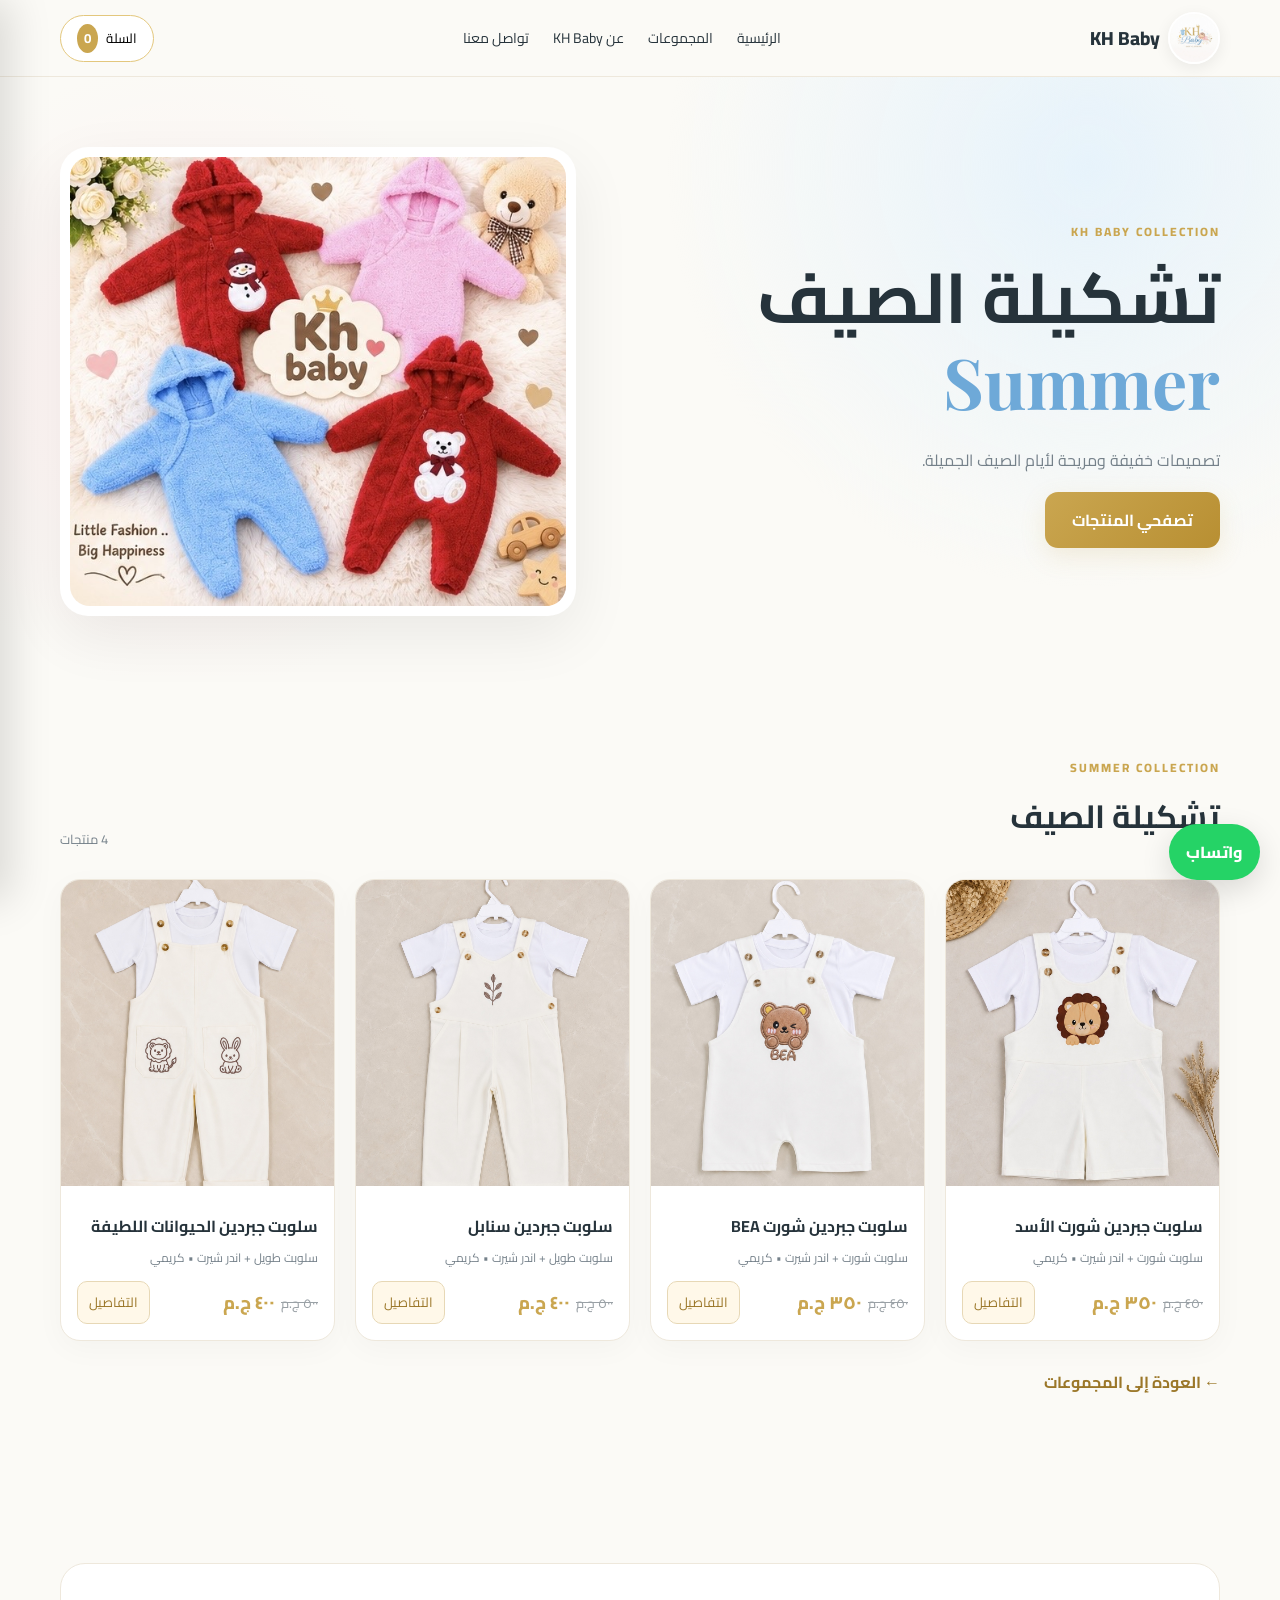
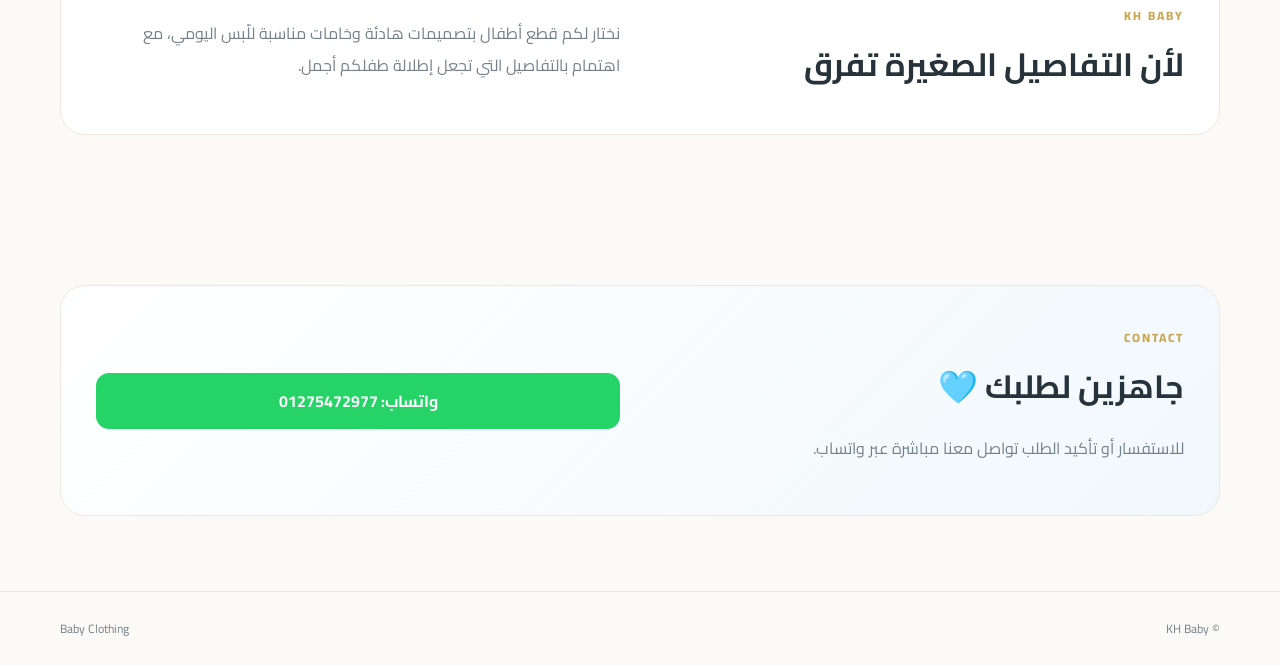
==== summer.html @ f522dbb9 "Add files via upload" ====
<!doctype html>
<html lang="ar" dir="rtl">
<head>
<meta charset="utf-8">
<meta name="viewport" content="width=device-width,initial-scale=1">
<meta name="theme-color" content="#d6b45a">
<meta name="description" content="KH Baby - ملابس أطفال بتصميمات ناعمة وأنيقة">
<!-- Meta Pixel Code -->
<script>
!function(f,b,e,v,n,t,s)
{if(f.fbq)return;n=f.fbq=function(){n.callMethod?
n.callMethod.apply(n,arguments):n.queue.push(arguments)};
if(!f._fbq)f._fbq=n;n.push=n;n.loaded=!0;n.version='2.0';
n.queue=[];t=b.createElement(e);t.async=!0;
t.src=v;s=b.getElementsByTagName(e)[0];
s.parentNode.insertBefore(t,s)}(window, document,'script',
'https://connect.facebook.net/en_US/fbevents.js');
fbq('init', '1581676933639511');
fbq('track', 'PageView');
</script>
<noscript><img height="1" width="1" style="display:none"
src="https://www.facebook.com/tr?id=1581676933639511&ev=PageView&noscript=1"
/></noscript>
<!-- End Meta Pixel Code -->
<title>KH Baby | Baby Clothing</title>
<link rel="stylesheet" href="style.css">
</head>
<body data-collection="summer">
<header class="top">
  <div class="container nav">
    <a class="brand" href="#home"><img src="assets/logo.jpg" alt="KH Baby"><span>KH Baby</span></a>
    <nav>
      <a href="index.html">الرئيسية</a>
      <a href="index.html#collections">المجموعات</a>
      <a href="#about">عن KH Baby</a>
      <a href="#contact">تواصل معنا</a>
    </nav>
    <button class="cart-btn" id="openCart">السلة <b id="cartCount">0</b></button>
  </div>
</header>

<main>
<section class="hero" id="home">
  <div class="container hero-grid">
    <div>
      <span class="eyebrow">KH BABY COLLECTION</span>
      <h1>تشكيلة الصيف<br><em>Summer</em></h1>
      <p>تصميمات خفيفة ومريحة لأيام الصيف الجميلة.</p>
      <a href="#products" class="primary">تصفحي المنتجات</a>
    </div>
    <div class="hero-card"><img src="assets/hero.jpg" alt="KH Baby"></div>
  </div>
</section>

<section class="products section" id="products">
  <div class="container">
    <div class="section-head">
      <div><span class="eyebrow">SUMMER COLLECTION</span><h2>تشكيلة الصيف</h2></div>
      <span class="count-label">4 منتجات</span>
    </div>
    <div class="grid" id="productGrid"></div>
    <p class="back-collections"><a href="index.html#collections">← العودة إلى المجموعات</a></p>
  </div>
</section>

<section class="about section" id="about">
  <div class="container about-box">
    <div><span class="eyebrow">KH BABY</span><h2>لأن التفاصيل الصغيرة تفرق</h2></div>
    <p>نختار لكم قطع أطفال بتصميمات هادئة وخامات مناسبة للّبس اليومي، مع اهتمام بالتفاصيل التي تجعل إطلالة طفلكم أجمل.</p>
  </div>
</section>

<section class="contact section" id="contact">
  <div class="container contact-box">
    <div><span class="eyebrow">CONTACT</span><h2>جاهزين لطلبك 🩵</h2><p>للاستفسار أو تأكيد الطلب تواصل معنا مباشرة عبر واتساب.</p></div>
    <a class="whatsapp" target="_blank" rel="noopener" href="https://wa.me/201275472977">واتساب: 01275472977</a>
  </div>
</section>
</main>

<footer><div class="container"><span>© KH Baby</span><span>Baby Clothing</span></div></footer>

<div class="modal" id="productModal" aria-hidden="true">
  <div class="modal-card">
    <button class="close" data-close>×</button>
    <div class="modal-gallery" id="modalGallery"></div>
    <div class="modal-info">
      <span class="eyebrow">KH BABY</span>
      <h2 id="modalName"></h2><p id="modalSub"></p>
      <div class="price" id="modalPrice"></div>
      <label>اختاري المقاس</label>
      <div class="sizes" id="modalSizes"></div>
      <button class="primary full" id="addFromModal">أضف للسلة</button>
    </div>
  </div>
</div>

<aside class="drawer" id="cartDrawer">
  <div class="drawer-head"><h2>سلة المشتريات</h2><button class="close" id="closeCart">×</button></div>
  <div id="cartItems"></div>
  <div class="drawer-foot">
    <div class="total"><span>الإجمالي</span><strong id="cartTotal">0 ج.م</strong></div>
    <button class="whatsapp full" id="checkout">إرسال الطلب عبر واتساب</button>
  </div>
</aside>
<div class="overlay" id="overlay"></div>
<a class="wa-float" target="_blank" rel="noopener" href="https://wa.me/201275472977">واتساب</a>
<script src="script.js"></script>
</body>
</html>
---- style.css ----
@import url('https://fonts.googleapis.com/css2?family=Cairo:wght@400;500;600;700;800&family=Playfair+Display:wght@600&display=swap');
:root{--gold:#caa650;--gold2:#e3c77d;--blue:#6ea9d8;--pink:#eeb8be;--ink:#26333b;--muted:#75818a;--cream:#fbfaf6;--line:#eee8dc}
*{box-sizing:border-box}html{scroll-behavior:smooth}body{margin:0;background:var(--cream);color:var(--ink);font-family:Cairo,Arial,sans-serif}.container{width:min(1160px,92%);margin:auto}
.top{position:sticky;top:0;z-index:20;background:rgba(251,250,246,.94);backdrop-filter:blur(12px);border-bottom:1px solid var(--line)}
.nav{height:76px;display:flex;align-items:center;gap:30px}.brand{display:flex;align-items:center;gap:8px;text-decoration:none;color:var(--ink);font-weight:800}.brand img{width:52px;height:52px;object-fit:cover;border-radius:50%;border:2px solid #fff;box-shadow:0 4px 16px #00000012}.brand span{font-size:19px}nav{display:flex;gap:24px;margin:auto}nav a{color:var(--ink);text-decoration:none;font-size:14px}nav a:hover{color:var(--gold)}
.cart-btn{border:1px solid var(--gold2);background:#fff;border-radius:99px;padding:10px 16px;font-family:inherit;cursor:pointer}.cart-btn b{background:var(--gold);color:#fff;border-radius:50%;padding:2px 7px;margin-right:5px}
.hero{padding:70px 0 60px;background:radial-gradient(circle at 85% 15%,#e7f3fb 0,transparent 35%),radial-gradient(circle at 15% 50%,#fff1f1 0,transparent 28%)}.hero-grid{display:grid;grid-template-columns:1fr .9fr;align-items:center;gap:70px}.eyebrow{color:var(--gold);font-size:12px;font-weight:800;letter-spacing:2px}.hero h1{font-size:clamp(40px,6vw,70px);line-height:1.18;margin:12px 0 18px}.hero h1 em{font-family:"Playfair Display",serif;color:var(--blue);font-style:normal}.hero p{color:var(--muted);line-height:2;max-width:520px}.primary{display:inline-block;border:0;background:linear-gradient(135deg,var(--gold),#b88f32);color:white;text-decoration:none;border-radius:13px;padding:13px 27px;font-family:inherit;font-weight:700;cursor:pointer;box-shadow:0 8px 24px #caa6502b}.hero-card{background:#fff;padding:10px;border-radius:28px;box-shadow:0 20px 60px #00000012;transform:none}.hero-card img{width:100%;display:block;border-radius:20px}
.section{padding:75px 0}.section-head{display:flex;justify-content:space-between;align-items:end;margin-bottom:28px}.section-head h2,.about h2,.contact h2{font-size:32px;margin:5px 0}.count-label{color:var(--muted);font-size:13px}.grid{display:grid;grid-template-columns:repeat(4,1fr);gap:20px}.product{background:#fff;border:1px solid var(--line);border-radius:20px;overflow:hidden;transition:.25s;box-shadow:0 8px 30px #00000008}.product:hover{transform:translateY(-5px);box-shadow:0 18px 40px #00000010}.product img{width:100%;aspect-ratio:1/1.12;object-fit:cover}.pbody{padding:16px}.pbody h3{font-size:16px;margin:0 0 5px}.pbody p{font-size:12px;color:var(--muted);margin:0 0 12px}.pfoot{display:flex;align-items:center;justify-content:space-between;gap:8px}.price{font-weight:800;color:var(--gold);font-size:18px;display:flex;align-items:center;gap:6px;flex-wrap:wrap}.price del{font-size:13px;color:#9aa1a6;font-weight:500}.price strong{font-weight:800;color:var(--gold)}.view{border:1px solid #e7d8b6;background:#fff8e9;color:#9b7729;border-radius:10px;padding:8px 11px;font-family:inherit;cursor:pointer}
.about-box,.contact-box{background:#fff;border:1px solid var(--line);border-radius:25px;padding:35px;display:grid;grid-template-columns:1fr 1fr;gap:40px;align-items:center}.about p,.contact p{color:var(--muted);line-height:2}.contact-box{background:linear-gradient(135deg,#fff,#f1f8fd)}.whatsapp{display:inline-flex;align-items:center;justify-content:center;text-decoration:none;background:#25D366;color:#fff;border:0;border-radius:13px;padding:13px 20px;font-family:inherit;font-weight:700;cursor:pointer}
footer{border-top:1px solid var(--line);padding:25px 0;color:var(--muted);font-size:12px}footer .container{display:flex;justify-content:space-between}
.modal,.overlay{position:fixed;inset:0;display:none}.modal{z-index:50;align-items:center;justify-content:center;padding:18px}.modal.show{display:flex}.modal-card{position:relative;background:#fff;border-radius:24px;max-width:850px;width:100%;display:grid;grid-template-columns:1fr 1fr;overflow:hidden;box-shadow:0 30px 90px #0003}.modal-gallery{padding:12px;background:#f8f6f0;display:grid;grid-template-columns:1fr 1fr;gap:12px;align-content:start}.modal-gallery img{width:100%;aspect-ratio:3/4;object-fit:cover;border-radius:14px;display:block}.modal-info{padding:35px}.modal-info h2{font-size:28px;margin:8px 0}.modal-info p{color:var(--muted)}.modal-info .price{margin:16px 0}.modal-info .price del{font-size:15px}.modal-info .price strong{font-size:24px}.modal-info label{display:block;margin-top:25px;font-weight:700;font-size:13px}.sizes{display:flex;gap:8px;flex-wrap:wrap;margin:10px 0 20px}.size{background:#fff;border:1px solid #ddd;border-radius:10px;padding:9px 13px;cursor:pointer;font-family:inherit}.size.active{background:#eef7fd;border-color:var(--blue);color:#3e7da8}.full{width:100%;margin-top:12px}.close{position:absolute;top:12px;left:12px;border:0;background:#ffffffdd;border-radius:50%;width:36px;height:36px;font-size:25px;cursor:pointer;z-index:2}
.overlay{z-index:30;background:#0007}.drawer{position:fixed;z-index:40;top:0;left:0;width:min(430px,100%);height:100%;background:#fff;transform:translateX(-100%);transition:.3s;padding:22px;display:flex;flex-direction:column;box-shadow:10px 0 40px #0002}.drawer.open{transform:translateX(0)}.drawer-head{display:flex;align-items:center;justify-content:space-between}.drawer-head .close{position:static}.drawer-foot{margin-top:auto;border-top:1px solid var(--line);padding-top:18px}.total{display:flex;justify-content:space-between;font-size:18px;margin-bottom:8px}.cart-item{display:grid;grid-template-columns:70px 1fr auto;gap:10px;align-items:center;padding:14px 0;border-bottom:1px solid var(--line)}.cart-item img{width:70px;height:80px;object-fit:cover;border-radius:10px}.cart-item h4{margin:0;font-size:13px}.cart-item small{color:var(--muted)}.remove{border:0;background:#fff;color:#c66;cursor:pointer}.wa-float{position:fixed;z-index:25;bottom:20px;right:20px;background:#25D366;color:#fff;text-decoration:none;padding:13px 17px;border-radius:99px;font-weight:800;box-shadow:0 10px 30px #0002}
@media(max-width:850px){nav{display:none}.hero-grid{grid-template-columns:1fr;gap:35px}.grid{grid-template-columns:repeat(2,1fr)}.about-box,.contact-box{grid-template-columns:1fr}.modal-card{grid-template-columns:1fr;max-height:92vh;overflow:auto}.modal-gallery{grid-template-columns:1fr 1fr}.modal-gallery img{max-height:420px}.modal-info{padding:25px}}
@media(max-width:480px){.nav{height:66px}.brand img{width:44px;height:44px}.cart-btn{padding:8px 11px}.hero{padding:45px 0}.grid{gap:12px}.pbody{padding:12px}.pfoot{display:block}.view{width:100%;margin-top:9px}.section{padding:55px 0}.hero h1{font-size:42px}}

/* Seasonal collection landing cards */
.collection-grid{display:grid;grid-template-columns:repeat(2,minmax(0,1fr));gap:24px}
.collection-card{position:relative;display:block;min-height:360px;border-radius:24px;overflow:hidden;text-decoration:none;color:#fff;box-shadow:0 14px 40px #00000012}
.collection-card>img{position:absolute;inset:0;width:100%;height:100%;object-fit:cover;transition:transform .35s}
.collection-card:hover>img{transform:scale(1.04)}
.collection-shade{position:absolute;inset:0;background:linear-gradient(0deg,#18232dcc 0%,#18232d12 75%)}
.collection-copy{position:absolute;inset:auto 28px 26px;display:flex;flex-direction:column;align-items:flex-start;gap:5px}
.collection-copy small{font-size:11px;letter-spacing:2px;font-weight:800}
.collection-copy strong{font-family:Georgia,serif;font-size:clamp(38px,5vw,58px);line-height:1.1}
.collection-copy em{font-style:normal;font-size:16px}
.collection-copy b{margin-top:12px;background:#fff;color:#765d2c;padding:9px 16px;border-radius:99px;font-size:13px}
.back-collections{margin-top:26px}.back-collections a{color:#9b7729;text-decoration:none;font-weight:700}
@media(max-width:650px){.collection-grid{grid-template-columns:1fr}.collection-card{min-height:300px}}
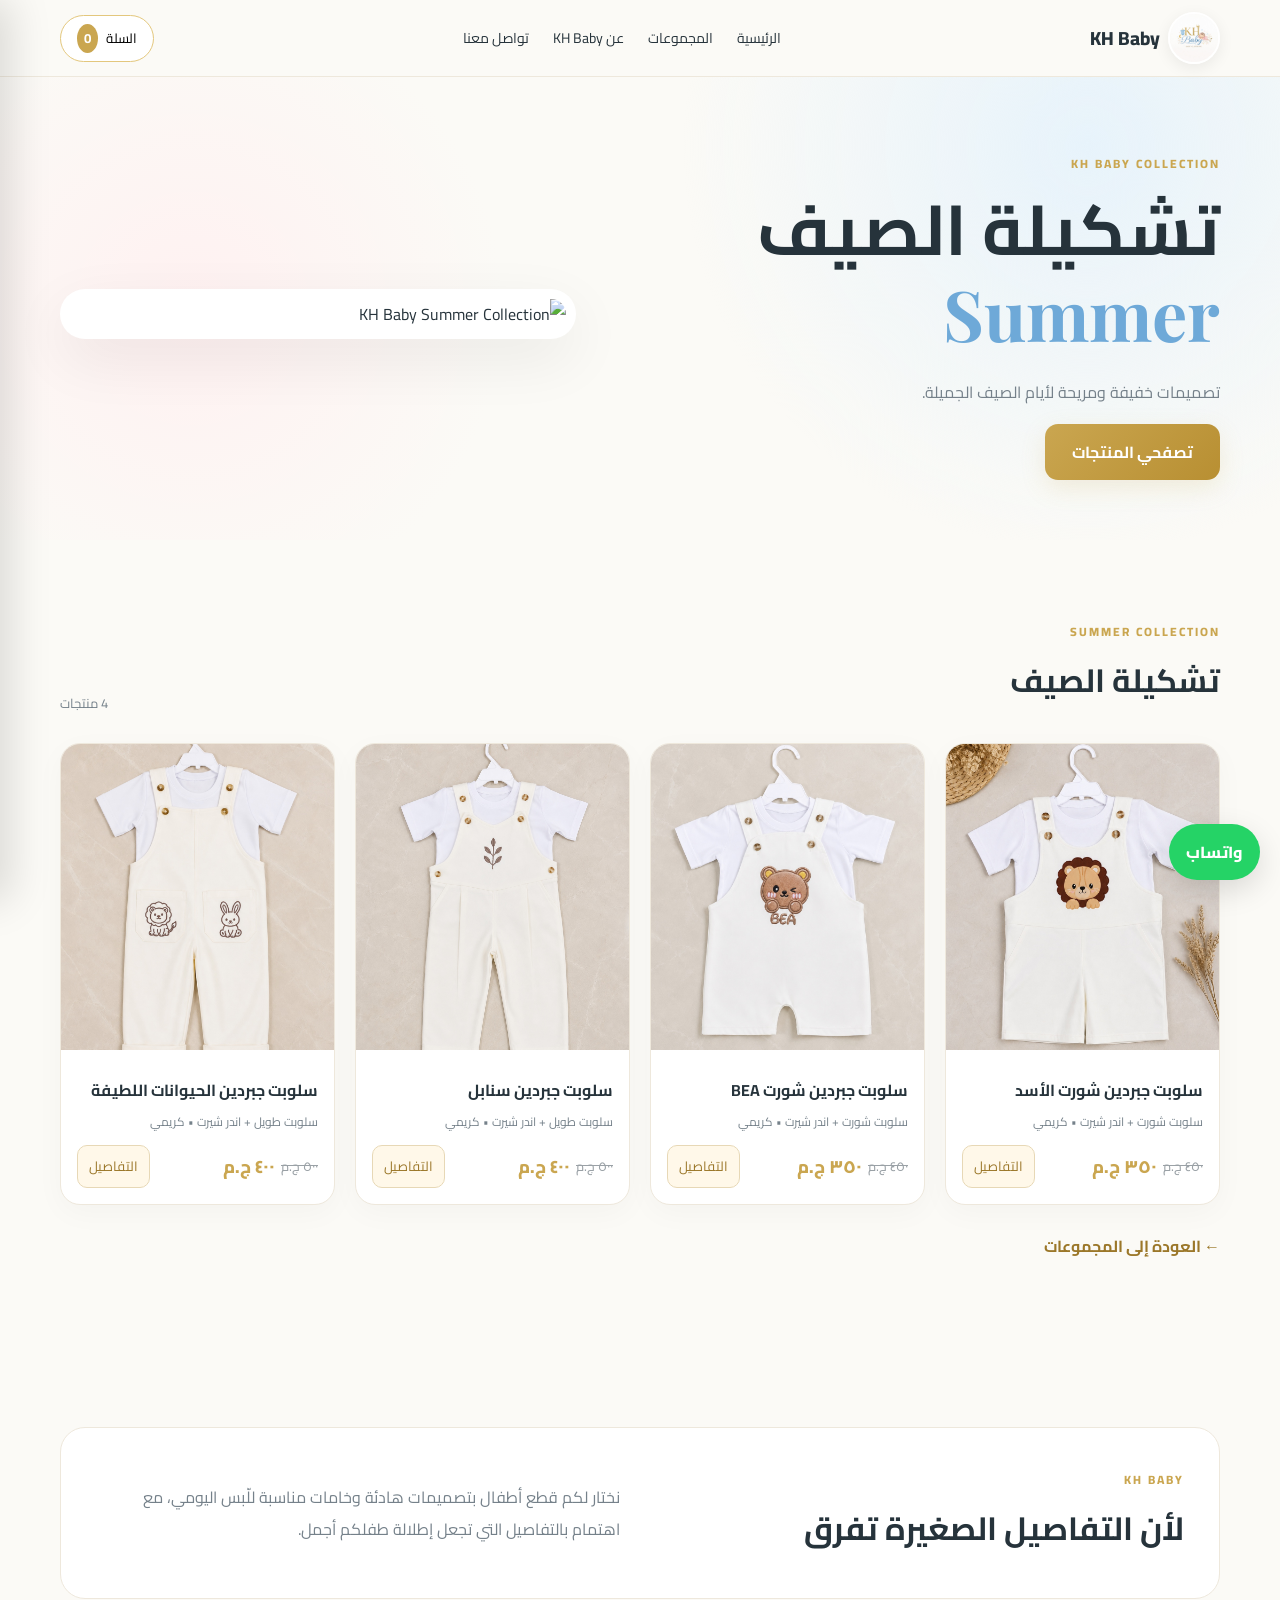
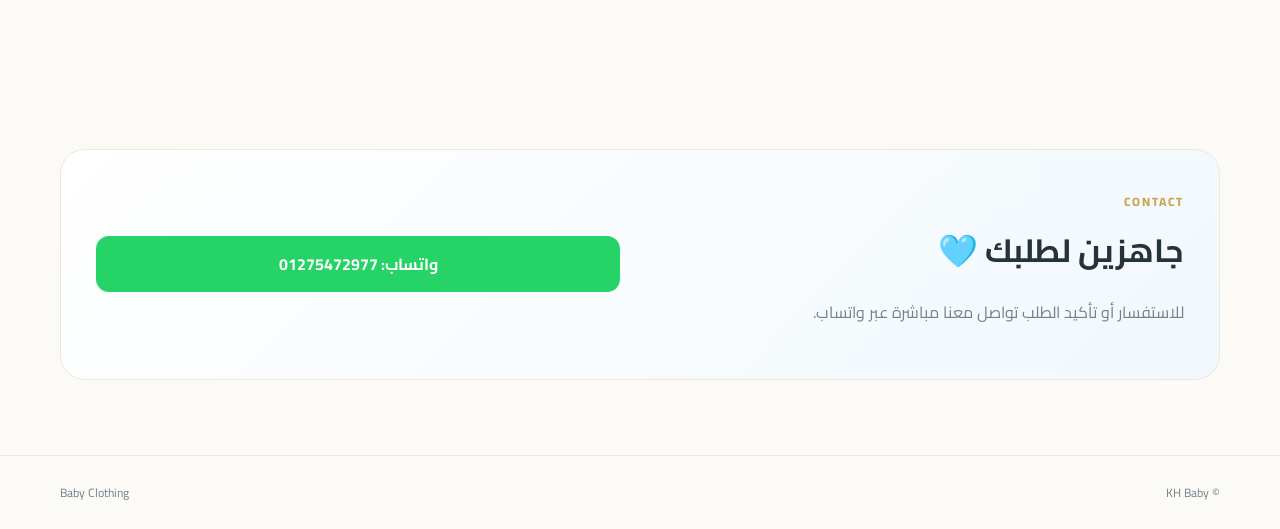
==== commit 2db11d23: "Add files via upload" ====
--- a/summer.html
+++ b/summer.html
@@ -48,7 +48,7 @@
       <p>تصميمات خفيفة ومريحة لأيام الصيف الجميلة.</p>
       <a href="#products" class="primary">تصفحي المنتجات</a>
     </div>
-    <div class="hero-card"><img src="assets/hero.jpg" alt="KH Baby"></div>
+    <div class="hero-card"><img src="assets/summer-hero.jpg" alt="KH Baby Summer Collection"></div>
   </div>
 </section>
 
--- a/style.css
+++ b/style.css
@@ -26,3 +26,13 @@
 .collection-copy b{margin-top:12px;background:#fff;color:#765d2c;padding:9px 16px;border-radius:99px;font-size:13px}
 .back-collections{margin-top:26px}.back-collections a{color:#9b7729;text-decoration:none;font-weight:700}
 @media(max-width:650px){.collection-grid{grid-template-columns:1fr}.collection-card{min-height:300px}}
+
+
+/* Homepage featured products: auto-scrolling, touch-friendly row */
+.featured{padding-top:28px}
+.featured-scroller{overflow-x:auto;overflow-y:hidden;scroll-behavior:smooth;scroll-snap-type:x mandatory;-webkit-overflow-scrolling:touch;scrollbar-width:thin;scrollbar-color:var(--gold2) transparent;padding:4px 2px 18px;direction:ltr;cursor:grab}
+.featured-scroller:active{cursor:grabbing}
+.featured-track{display:flex;gap:18px;width:max-content;direction:ltr}
+.featured-product{width:260px;flex:0 0 260px;scroll-snap-align:start;direction:rtl}
+.featured-product img{display:block}
+@media(max-width:650px){.featured-product{width:220px;flex-basis:220px}.featured-track{gap:13px}.featured .section-head{align-items:center}}
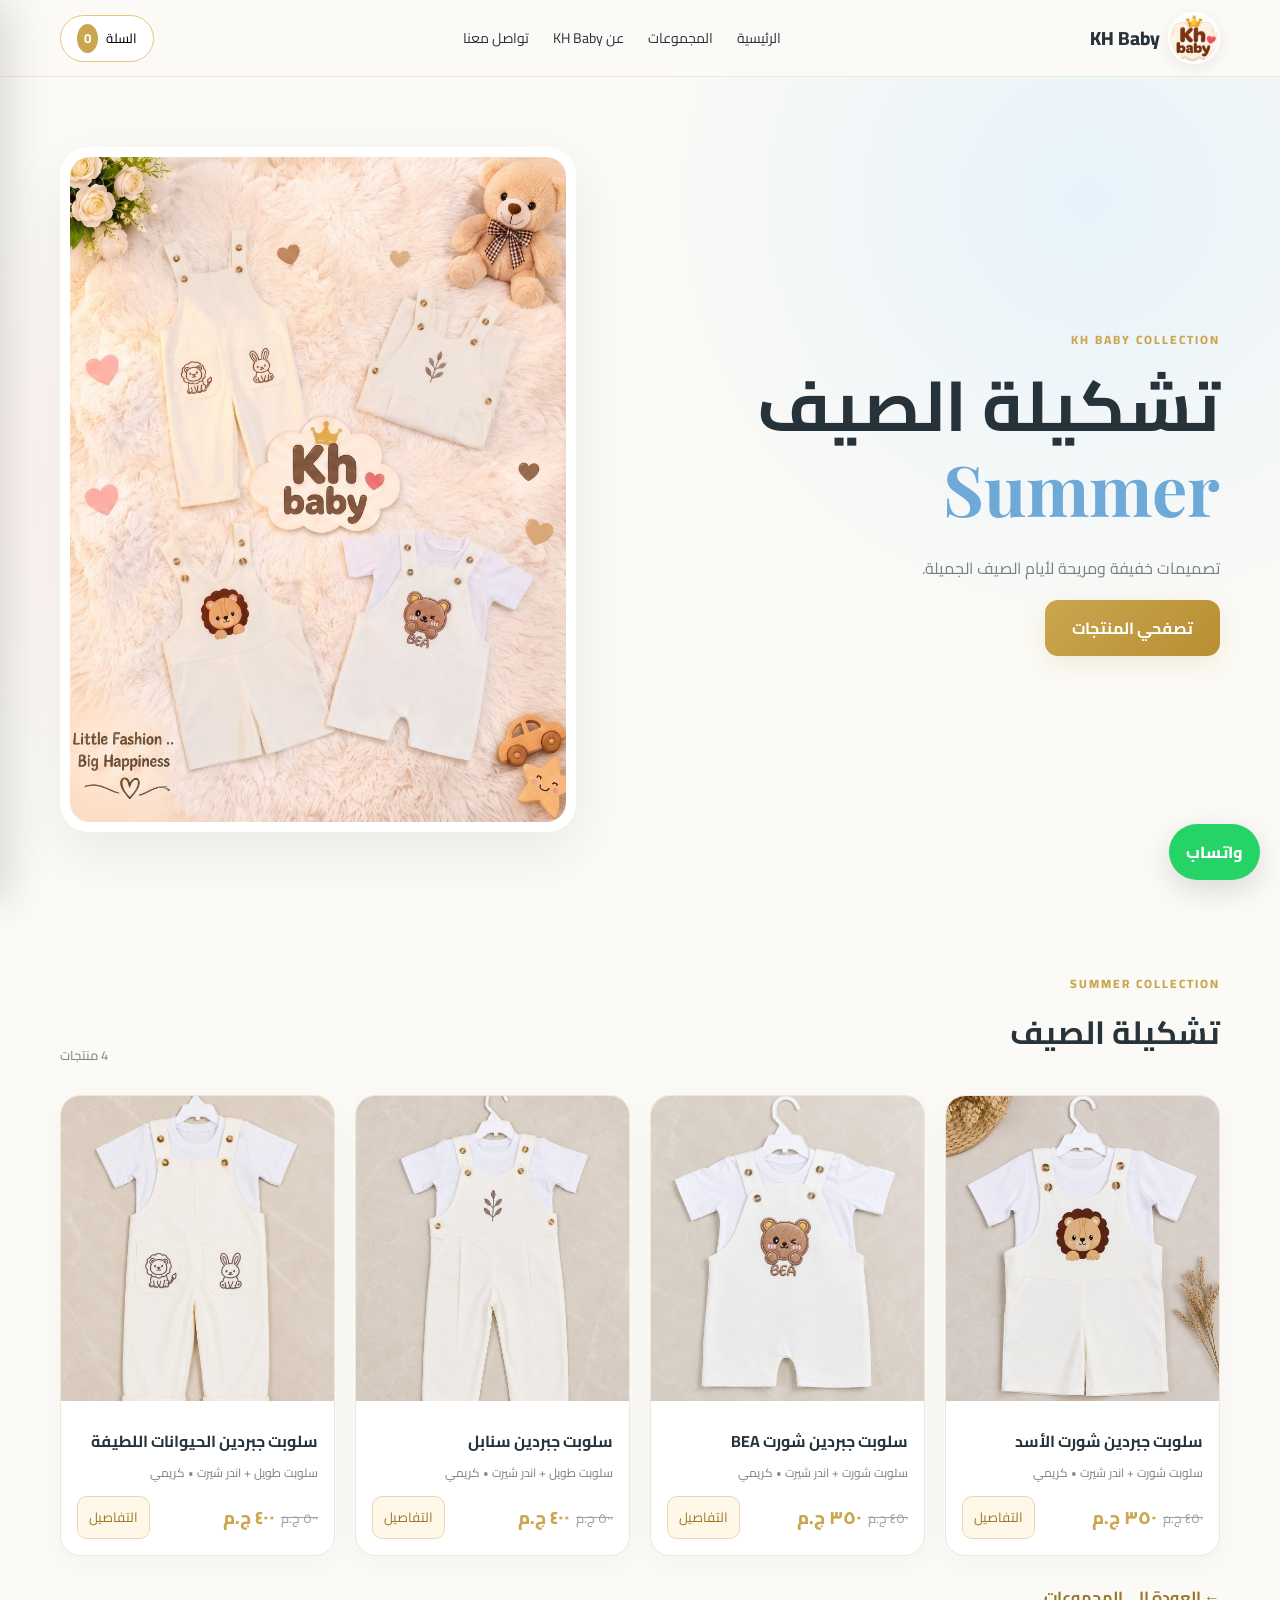
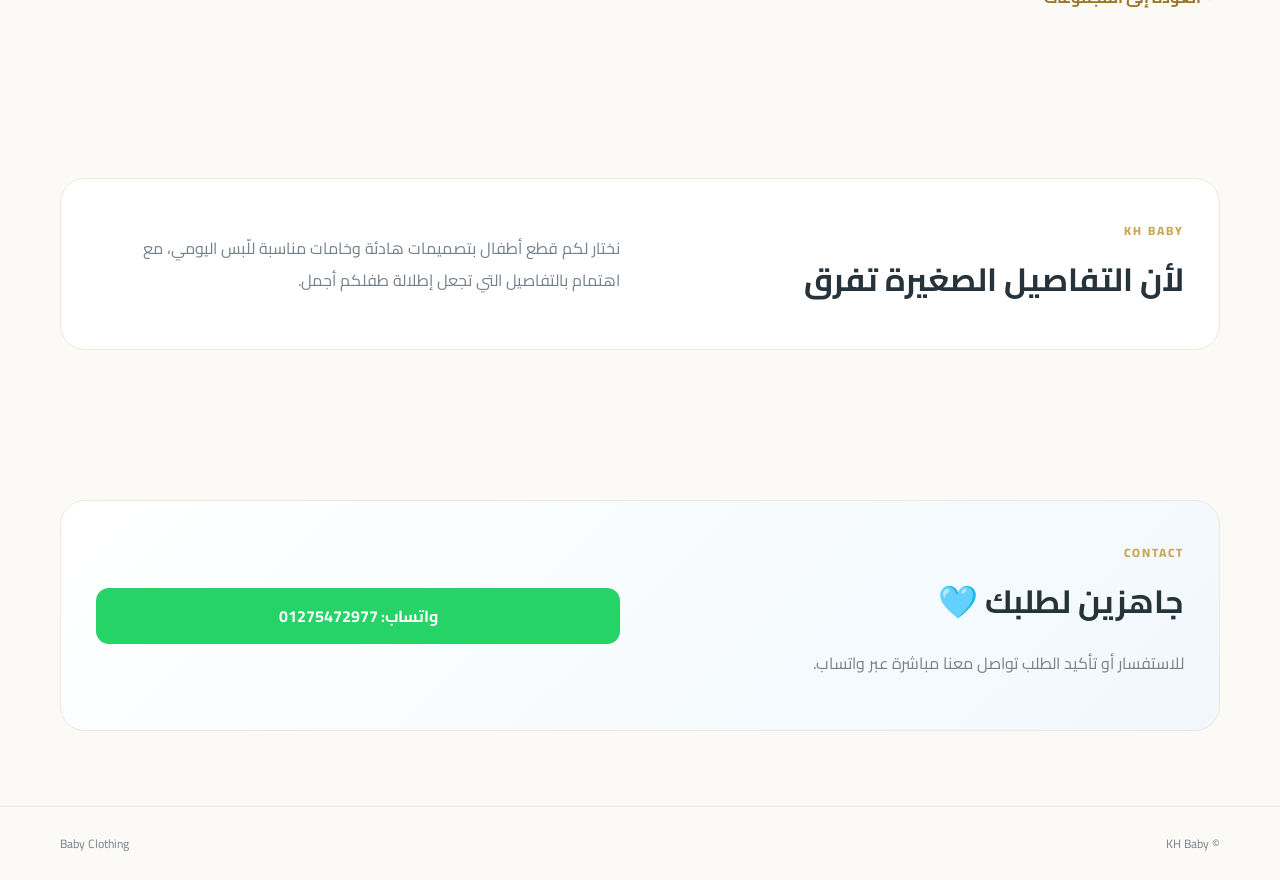
==== commit 9c2475eb: "Add files via upload" ====
--- a/summer.html
+++ b/summer.html
@@ -88,6 +88,7 @@
       <span class="eyebrow">KH BABY</span>
       <h2 id="modalName"></h2><p id="modalSub"></p>
       <div class="price" id="modalPrice"></div>
+      <div id="modalColors"></div>
       <label>اختاري المقاس</label>
       <div class="sizes" id="modalSizes"></div>
       <button class="primary full" id="addFromModal">أضف للسلة</button>
--- a/style.css
+++ b/style.css
@@ -36,3 +36,8 @@
 .featured-product{width:260px;flex:0 0 260px;scroll-snap-align:start;direction:rtl}
 .featured-product img{display:block}
 @media(max-width:650px){.featured-product{width:220px;flex-basis:220px}.featured-track{gap:13px}.featured .section-head{align-items:center}}
+
+/* Product color variants and sold-out restock state */
+#modalColors{margin:12px 0 16px}
+#modalColors>label{display:block;margin-bottom:8px;font-weight:700}
+#addFromModal:disabled{opacity:1;background:#777;color:#fff;cursor:not-allowed;border-color:#777}
